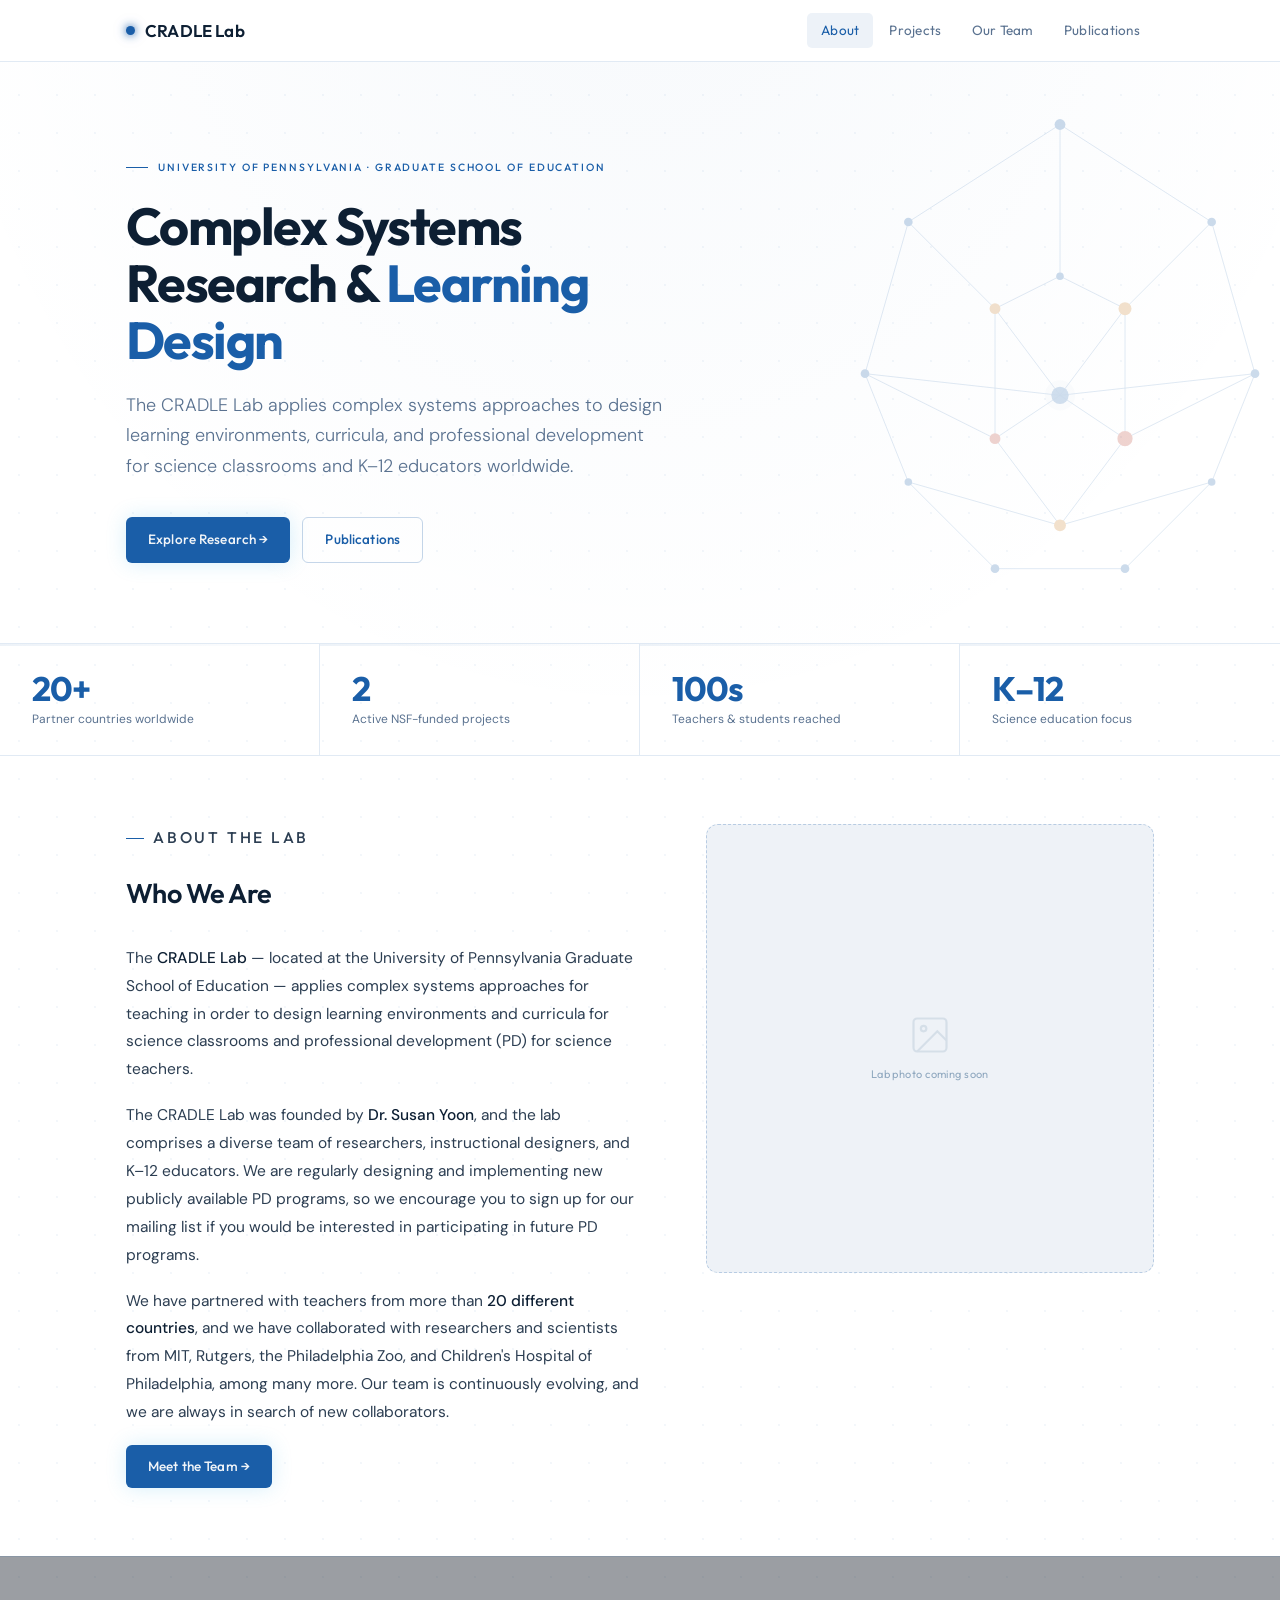
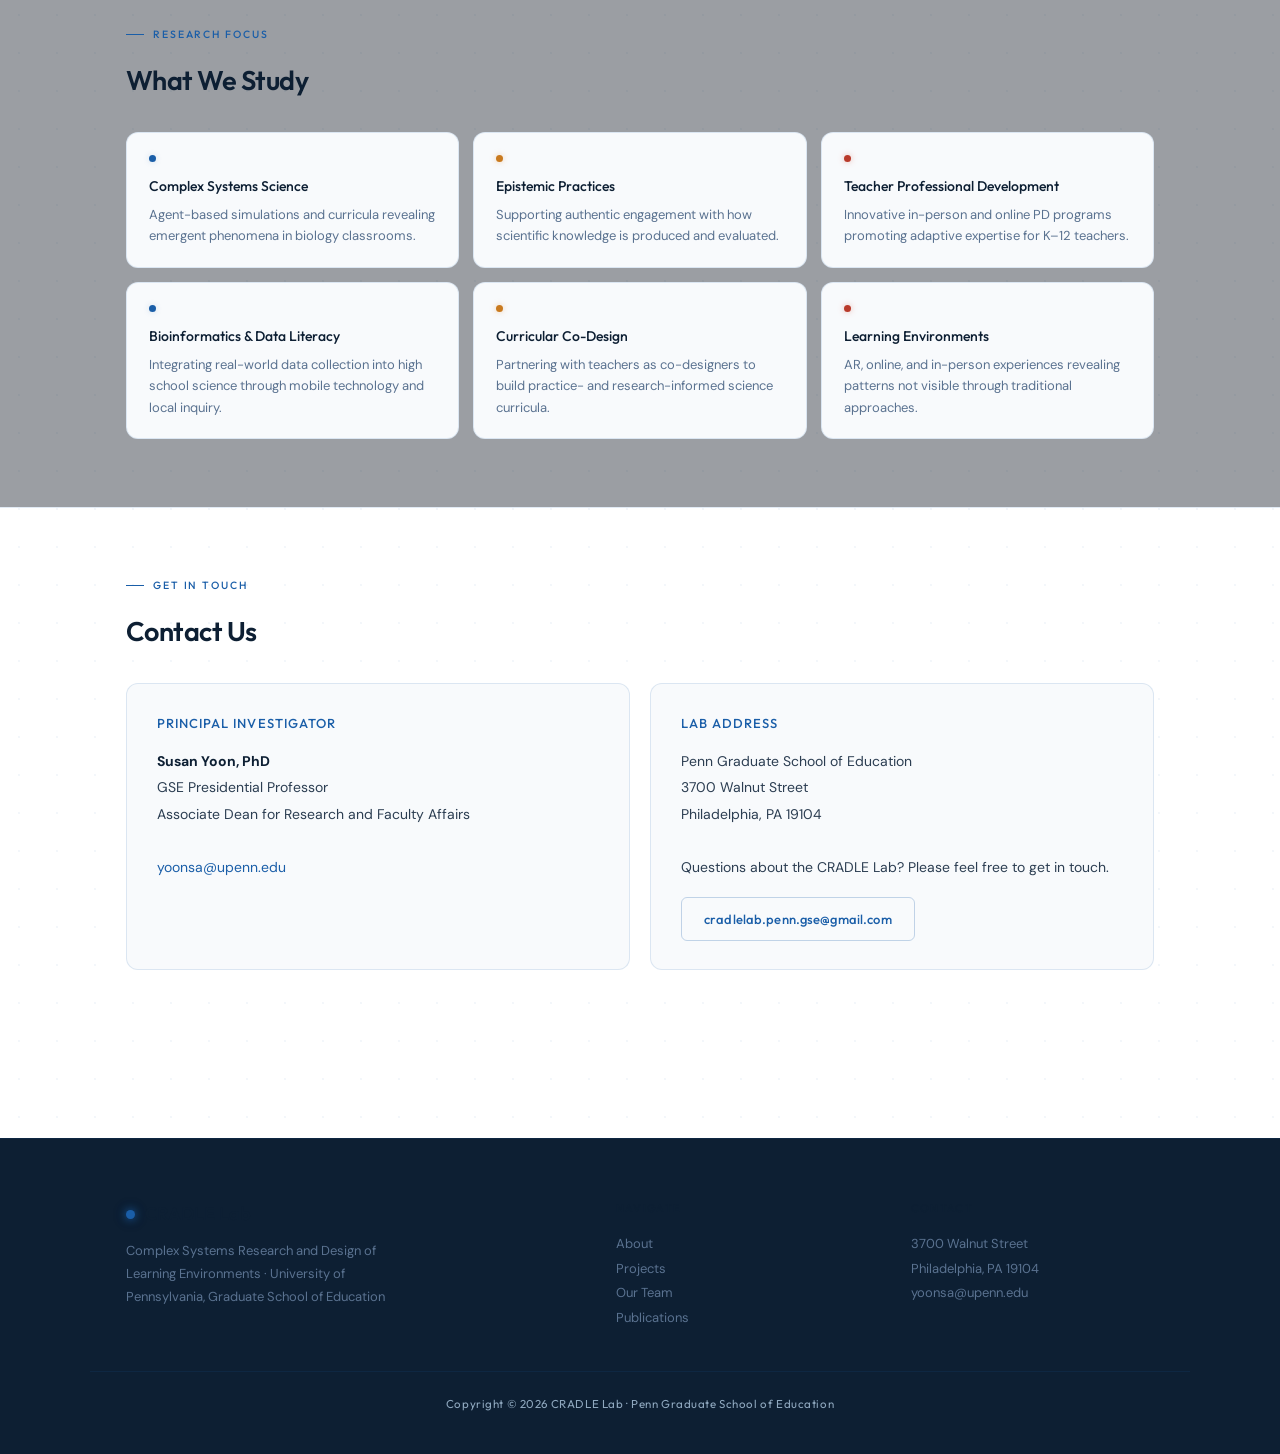
==== index.html @ b5bf0f4f "Add teaching resource links to Epidemic Unit lessons" ====
<!DOCTYPE html>
<html lang="en">
<head>
  <meta charset="UTF-8"/>
  <meta name="viewport" content="width=device-width, initial-scale=1.0"/>
  <title>CRADLE Lab — University of Pennsylvania GSE</title>
  <link rel="stylesheet" href="assets/css/style.css"/>
  <style>
    /* ---- HERO ---- */
    .hero {
      position: relative; overflow: hidden;
      padding: 96px 0 80px;
      border-bottom: 1px solid var(--border);
    }
    /* Animated network SVG background */
    .hero-network {
      position: absolute; right: -40px; top: 50%; transform: translateY(-50%);
      width: 520px; opacity: 0.22; pointer-events: none;
    }
    @keyframes pulse { 0%,100%{opacity:.22} 50%{opacity:.30} }
    .hero-network { animation: pulse 6s ease-in-out infinite; }

    .hero-content { position: relative; z-index: 2; max-width: 620px; }
    .hero-eyebrow {
      font-family: var(--font-display); font-size: 10.5px; font-weight: 500;
      letter-spacing: 0.18em; text-transform: uppercase; color: var(--cyan);
      margin-bottom: 22px; display: flex; align-items: center; gap: 10px;
    }
    .hero-eyebrow::before { content:''; width: 22px; height:1px; background: var(--cyan); }

    .hero h1 {
      font-family: var(--font-display); font-size: 52px; font-weight: 700;
      color: var(--text-bright); line-height: 1.1; letter-spacing: -0.03em;
    }
    .hero h1 .accent { color: var(--cyan); }
    .hero-sub {
      margin-top: 20px; font-size: 18px; font-weight: 300;
      color: var(--text-muted); line-height: 1.7; max-width: 540px;
    }
    .hero-actions { margin-top: 36px; display: flex; gap: 12px; flex-wrap: wrap; }

    /* ---- STATS ---- */
    .stats-row {
      display: grid; grid-template-columns: repeat(4,1fr);
      border-bottom: 1px solid var(--border);
    }
    .stat-cell {
      padding: 28px 32px; border-right: 1px solid var(--border);
      position: relative;
    }
    .stat-cell:last-child { border-right: none; }
    .stat-cell::before {
      content: ''; position: absolute; top: 0; left: 0; right: 0; height: 2px;
      background: linear-gradient(to right, var(--cyan-dim), transparent);
    }
    .stat-num {
      font-family: var(--font-display); font-size: 34px; font-weight: 700;
      color: var(--cyan); letter-spacing: -0.03em; line-height: 1;
    }
    .stat-label { font-size: 12px; color: var(--text-muted); margin-top: 5px; line-height: 1.4; }

    /* ---- ABOUT GRID ---- */
    .about-grid { display: grid; grid-template-columns: 1.15fr 1fr; gap: 64px; align-items: start; }
    .about-text p { color: var(--text); line-height: 1.8; margin-bottom: 18px; font-size: 15.5px; }
    .about-text p:last-child { margin-bottom: 0; }
    .about-text strong { color: var(--text-bright); font-weight: 500; }

    /* ---- RESEARCH AREAS ---- */
    .areas-grid { display: grid; grid-template-columns: repeat(3,1fr); gap: 14px; }
    .area-card {
      background: var(--panel); border: 1px solid var(--border);
      border-radius: var(--radius-lg); padding: 22px 22px 20px;
      transition: border-color .2s, box-shadow .2s;
    }
    .area-card:hover { border-color: var(--border-mid); box-shadow: var(--glow); }
    .area-card .dot { width:7px; height:7px; border-radius:50%; background: var(--cyan); box-shadow: 0 0 6px var(--cyan-glow); margin-bottom:12px; }
    .area-card h3 { font-family: var(--font-display); font-size:14px; font-weight:500; color:var(--text-bright); margin-bottom:6px; }
    .area-card p  { font-size:13px; color:var(--text-muted); line-height:1.65; }

    /* ---- CONTACT ---- */
    .contact-grid { display: grid; grid-template-columns: 1fr 1fr; gap: 20px; }
    .contact-card {
      background: var(--panel); border: 1px solid var(--border);
      border-radius: var(--radius-lg); padding: 28px 30px;
    }
    .contact-card h3 { font-family: var(--font-display); font-size:13px; font-weight:500; letter-spacing:.08em; text-transform:uppercase; color:var(--cyan); margin-bottom:14px; }
    .contact-card p  { font-size:14px; color:var(--text); line-height:1.9; }
    .contact-card a  { color:var(--cyan); }

    @media(max-width:900px){
      .hero h1 { font-size:36px; }
      .hero-network { display:none; }
      .stats-row { grid-template-columns:repeat(2,1fr); }
      .about-grid { grid-template-columns:1fr; }
      .areas-grid { grid-template-columns:repeat(2,1fr); }
      .contact-grid { grid-template-columns:1fr; }
    }
    @media(max-width:600px){
      .areas-grid { grid-template-columns:1fr; }
      .stats-row { grid-template-columns:repeat(2,1fr); }
    }
  </style>
</head>
<body>

<nav class="site-nav">
  <div class="nav-inner">
    <a href="index.html" class="nav-logo">
      <span class="logo-node"></span>CRADLE Lab
    </a>
    <div class="nav-links">
      <a href="index.html" class="active">About</a>
      <a href="pages/projects.html">Projects</a>
      <a href="pages/team.html">Our Team</a>
      <a href="pages/publications.html">Publications</a>
    </div>
    <button class="nav-hamburger" aria-label="Toggle menu" aria-expanded="false">&#9776;</button>
  </div>
</nav>

<!-- HERO -->
<section class="hero">
  <!-- Network visualization background -->
  <svg class="hero-network" viewBox="0 0 480 480" fill="none" xmlns="http://www.w3.org/2000/svg">
    <g stroke="#1a5ea8" stroke-width="0.7" opacity="0.8">
      <line x1="240" y1="30" x2="380" y2="120"/><line x1="240" y1="30" x2="100" y2="120"/>
      <line x1="240" y1="30" x2="240" y2="170"/><line x1="380" y1="120" x2="420" y2="260"/>
      <line x1="380" y1="120" x2="300" y2="200"/><line x1="100" y1="120" x2="60" y2="260"/>
      <line x1="100" y1="120" x2="180" y2="200"/><line x1="240" y1="170" x2="300" y2="200"/>
      <line x1="240" y1="170" x2="180" y2="200"/><line x1="420" y1="260" x2="380" y2="360"/>
      <line x1="420" y1="260" x2="300" y2="320"/><line x1="60" y1="260" x2="100" y2="360"/>
      <line x1="60" y1="260" x2="180" y2="320"/><line x1="300" y1="200" x2="300" y2="320"/>
      <line x1="180" y1="200" x2="180" y2="320"/><line x1="300" y1="200" x2="240" y2="280"/>
      <line x1="180" y1="200" x2="240" y2="280"/><line x1="380" y1="360" x2="300" y2="440"/>
      <line x1="100" y1="360" x2="180" y2="440"/><line x1="300" y1="320" x2="240" y2="400"/>
      <line x1="180" y1="320" x2="240" y2="400"/><line x1="380" y1="360" x2="240" y2="400"/>
      <line x1="100" y1="360" x2="240" y2="400"/><line x1="240" y1="280" x2="300" y2="320"/>
      <line x1="240" y1="280" x2="180" y2="320"/><line x1="300" y1="440" x2="180" y2="440"/>
      <line x1="420" y1="260" x2="240" y2="280"/><line x1="60" y1="260" x2="240" y2="280"/>
    </g>
    <!-- Navy nodes -->
    <circle cx="240" cy="30"  r="5" fill="#1a5ea8"/>
    <circle cx="380" cy="120" r="4" fill="#1a5ea8"/>
    <circle cx="100" cy="120" r="4" fill="#1a5ea8"/>
    <circle cx="240" cy="170" r="3.5" fill="#1a5ea8"/>
    <circle cx="420" cy="260" r="4" fill="#1a5ea8"/>
    <circle cx="60"  cy="260" r="4" fill="#1a5ea8"/>
    <circle cx="380" cy="360" r="3.5" fill="#1a5ea8"/>
    <circle cx="100" cy="360" r="3.5" fill="#1a5ea8"/>
    <circle cx="300" cy="440" r="4" fill="#1a5ea8"/>
    <circle cx="180" cy="440" r="4" fill="#1a5ea8"/>
    <!-- Amber nodes -->
    <circle cx="300" cy="200" r="6"  fill="#c97a1e"/>
    <circle cx="180" cy="200" r="5"  fill="#c97a1e"/>
    <circle cx="240" cy="400" r="5.5" fill="#c97a1e"/>
    <!-- Coral nodes -->
    <circle cx="300" cy="320" r="7" fill="#b83a2a"/>
    <circle cx="180" cy="320" r="5" fill="#b83a2a"/>
    <!-- Navy glow node -->
    <circle cx="240" cy="280" r="8" fill="#1a5ea8" opacity="0.9"/>
    <circle cx="240" cy="280" r="14" fill="#1a5ea8" opacity="0.08"/>
  </svg>

  <div class="container">
    <div class="hero-content">
      <p class="hero-eyebrow">University of Pennsylvania · Graduate School of Education</p>
      <h1>Complex Systems<br>Research &amp; <span class="accent">Learning Design</span></h1>
      <p class="hero-sub">The CRADLE Lab applies complex systems approaches to design learning environments, curricula, and professional development for science classrooms and K–12 educators worldwide.</p>
      <div class="hero-actions">
        <a href="pages/projects.html" class="btn btn-primary">Explore Research →</a>
        <a href="pages/publications.html" class="btn btn-outline">Publications</a>
      </div>
    </div>
  </div>
</section>

<!-- STATS -->
<div class="stats-row">
  <div class="stat-cell"><div class="stat-num">20+</div><div class="stat-label">Partner countries worldwide</div></div>
  <div class="stat-cell"><div class="stat-num">2</div><div class="stat-label">Active NSF-funded projects</div></div>
  <div class="stat-cell"><div class="stat-num">100s</div><div class="stat-label">Teachers &amp; students reached</div></div>
  <div class="stat-cell"><div class="stat-num">K–12</div><div class="stat-label">Science education focus</div></div>
</div>

<main>
  <!-- ABOUT -->
  <section class="section">
    <div class="container">
      <div class="about-grid">
        <div class="about-text">
          <p class="section-label">About the Lab</p>
          <h2>Who We Are</h2>
          <p>The <strong>CRADLE Lab</strong> — located at the University of Pennsylvania Graduate School of Education — applies complex systems approaches for teaching in order to design learning environments and curricula for science classrooms and professional development (PD) for science teachers.</p>
          <p>The CRADLE Lab was founded by <strong>Dr. Susan Yoon</strong>, and the lab comprises a diverse team of researchers, instructional designers, and K–12 educators. We are regularly designing and implementing new publicly available PD programs, so we encourage you to sign up for our mailing list if you would be interested in participating in future PD programs.</p>
          <p>We have partnered with teachers from more than <strong>20 different countries</strong>, and we have collaborated with researchers and scientists from MIT, Rutgers, the Philadelphia Zoo, and Children's Hospital of Philadelphia, among many more. Our team is continuously evolving, and we are always in search of new collaborators.</p>
          <div class="mt-lg" style="display:flex; gap:12px; flex-wrap:wrap;">
            <a href="pages/team.html" class="btn btn-primary">Meet the Team →</a>
        </div>
        </div>
        <div>
          <div class="photo-placeholder" style="min-height:300px;">
            <svg width="44" height="44" fill="none" stroke="currentColor" stroke-width="1.2" viewBox="0 0 24 24"><rect x="3" y="3" width="18" height="18" rx="2"/><circle cx="8.5" cy="8.5" r="1.5"/><path d="M21 15l-5-5L5 21"/></svg>
            <span>Lab photo coming soon</span>
          </div>
        </div>
      </div>
    </div>
  </section>

  <!-- RESEARCH AREAS -->
  <section class="section" style="background:rgba(5,13,26,0.4);">
    <div class="container">
      <p class="section-label">Research Focus</p>
      <h2>What We Study</h2>
      <div class="areas-grid">
        <div class="area-card"><div class="dot"></div><h3>Complex Systems Science</h3><p>Agent-based simulations and curricula revealing emergent phenomena in biology classrooms.</p></div>
        <div class="area-card"><div class="dot" style="background:var(--amber);box-shadow:0 0 6px rgba(232,145,62,.4);"></div><h3>Epistemic Practices</h3><p>Supporting authentic engagement with how scientific knowledge is produced and evaluated.</p></div>
        <div class="area-card"><div class="dot" style="background:var(--coral);box-shadow:0 0 6px rgba(217,79,61,.4);"></div><h3>Teacher Professional Development</h3><p>Innovative in-person and online PD programs promoting adaptive expertise for K–12 teachers.</p></div>
        <div class="area-card"><div class="dot"></div><h3>Bioinformatics &amp; Data Literacy</h3><p>Integrating real-world data collection into high school science through mobile technology and local inquiry.</p></div>
        <div class="area-card"><div class="dot" style="background:var(--amber);box-shadow:0 0 6px rgba(232,145,62,.4);"></div><h3>Curricular Co-Design</h3><p>Partnering with teachers as co-designers to build practice- and research-informed science curricula.</p></div>
        <div class="area-card"><div class="dot" style="background:var(--coral);box-shadow:0 0 6px rgba(217,79,61,.4);"></div><h3>Learning Environments</h3><p>AR, online, and in-person experiences revealing patterns not visible through traditional approaches.</p></div>
      </div>
    </div>
  </section>

  <!-- CONTACT -->
  <section class="section">
    <div class="container">
      <p class="section-label">Get in Touch</p>
      <h2>Contact Us</h2>
      <div class="contact-grid">
        <div class="contact-card">
          <h3>Principal Investigator</h3>
          <p><strong style="color:var(--text-bright);">Susan Yoon, PhD</strong><br>
          GSE Presidential Professor<br>Associate Dean for Research and Faculty Affairs<br><br>
          <a href="mailto:yoonsa@upenn.edu">yoonsa@upenn.edu</a></p>
        </div>
        <div class="contact-card">
          <h3>Lab Address</h3>
          <p>Penn Graduate School of Education<br>3700 Walnut Street<br>Philadelphia, PA 19104<br><br>
          Questions about the CRADLE Lab? Please feel free to get in touch.</p>
          <div style="margin-top:16px;">
            <a href="mailto:cradlelab.penn.gse@gmail.com" class="btn btn-outline" style="font-size:13px;">cradlelab.penn.gse@gmail.com</a>
          </div>
        </div>
      </div>
    </div>
  </section>
</main>

<footer class="site-footer">
  <div class="footer-inner">
    <div>
      <div class="footer-logo"><span class="logo-node"></span>CRADLE Lab</div>
      <p class="footer-desc">Complex Systems Research and Design of Learning Environments · University of Pennsylvania, Graduate School of Education</p>
    </div>
    <div class="footer-col">
      <h4>Navigate</h4>
      <p><a href="index.html">About</a><br><a href="pages/projects.html">Projects</a><br><a href="pages/team.html">Our Team</a><br><a href="pages/publications.html">Publications</a></p>
    </div>
    <div class="footer-col">
      <h4>Contact</h4>
      <p>3700 Walnut Street<br>Philadelphia, PA 19104<br><a href="mailto:yoonsa@upenn.edu">yoonsa@upenn.edu</a></p>
    </div>
  </div>
  <div class="footer-bottom">Copyright © 2026 CRADLE Lab · Penn Graduate School of Education</div>
</footer>
<script src="assets/js/main.js"></script>
</body>
</html>
---- assets/css/style.css ----
/* =============================================
   CRADLE LAB — Global Stylesheet v2
   Inspired by: complex systems, network nodes,
   agent-based simulations, data visualization
   Font: Outfit (display) + DM Sans (body)
   Theme: Deep space blue, luminous nodes
   ============================================= */

@import url('https://fonts.googleapis.com/css2?family=Outfit:wght@300;400;500;600;700&family=DM+Sans:ital,opsz,wght@0,9..40,300;0,9..40,400;0,9..40,500;1,9..40,300&display=swap');

*, *::before, *::after { box-sizing: border-box; margin: 0; padding: 0; }

:root {
  --deep:        #f0f4f8;
  --navy:        #ffffff;
  --navy-mid:    #f5f8fb;
  --panel:       #f8fafc;
  --panel-light: #eef2f7;

  --cyan:        #1a5ea8;
  --cyan-dim:    rgba(26,94,168,0.08);
  --cyan-glow:   rgba(26,94,168,0.18);
  --amber:       #c97a1e;
  --coral:       #b83a2a;
  --node-white:  #0d3b6e;

  --text:        #2c3e52;
  --text-bright: #0d1f33;
  --text-muted:  #5a7290;
  --text-dim:    #8fa8bf;

  --border:      rgba(26,94,168,0.13);
  --border-mid:  rgba(26,94,168,0.25);

  --radius:      6px;
  --radius-lg:   12px;
  --radius-xl:   18px;
  --glow:        0 0 24px rgba(62,184,232,0.18);
  --shadow:      0 4px 24px rgba(0,0,0,0.45);

  --font-display: 'Outfit', sans-serif;
  --font:         'DM Sans', sans-serif;
  --max-w:        1100px;
  --nav-h:        62px;
}

html { scroll-behavior: smooth; }

body {
  font-family: var(--font);
  color: var(--text);
  background: var(--navy);
  font-size: 18px;
  line-height: 1.72;
  -webkit-font-smoothing: antialiased;
  background-image:
    radial-gradient(ellipse 90% 45% at 50% -5%, rgba(26,94,168,0.04) 0%, transparent 65%),
    radial-gradient(rgba(26,94,168,0.05) 1px, transparent 1px);
  background-size: 100% 100%, 38px 38px;
}

img { max-width: 100%; display: block; }
a   { color: var(--cyan); text-decoration: none; transition: color 0.15s; }
a:hover { color: var(--node-white); }

/* ---- LAYOUT ---- */
.container { max-width: var(--max-w); margin: 0 auto; padding: 0 36px; }

/* ---- NAV ---- */
nav.site-nav {
  position: sticky; top: 0; z-index: 100;
  height: var(--nav-h);
  background: rgba(255,255,255,0.94);
  border-bottom: 1px solid var(--border);
  backdrop-filter: blur(18px);
  -webkit-backdrop-filter: blur(18px);
}
.nav-inner {
  max-width: var(--max-w); margin: 0 auto; padding: 0 36px;
  height: 100%; display: flex; align-items: center; justify-content: space-between;
}
.nav-logo {
  font-family: var(--font-display); font-size: 17px; font-weight: 600;
  color: var(--text-bright); text-decoration: none;
  display: flex; align-items: center; gap: 10px;
  letter-spacing: 0.01em;
}
.logo-node {
  width: 9px; height: 9px; border-radius: 50%;
  background: var(--cyan);
  box-shadow: 0 0 8px var(--cyan), 0 0 18px var(--cyan-glow);
  flex-shrink: 0; display: inline-block;
}
.nav-links { display: flex; gap: 2px; }
.nav-links a {
  font-family: var(--font-display); font-size: 13.5px; font-weight: 400;
  color: var(--text-muted); padding: 6px 14px; border-radius: 5px;
  text-decoration: none; transition: color 0.15s, background 0.15s;
  letter-spacing: 0.02em;
}
.nav-links a:hover  { color: var(--text-bright); background: var(--cyan-dim); }
.nav-links a.active { color: var(--cyan); background: var(--cyan-dim); }
.nav-hamburger { display: none; background: none; border: none; cursor: pointer; color: var(--text); font-size: 22px; }

/* ---- PAGE HEADER ---- */
.page-header {
  padding: 68px 0 54px;
  border-bottom: 1px solid var(--border);
  position: relative; overflow: hidden;
}
.page-header::after {
  content: ''; position: absolute; inset: 0;
  background: linear-gradient(120deg, rgba(62,184,232,0.04) 0%, transparent 55%);
  pointer-events: none;
}
.section-label {
  font-family: var(--font-display); font-size: 10.5px; font-weight: 500;
  letter-spacing: 0.18em; text-transform: uppercase; color: var(--cyan);
  margin-bottom: 14px; display: flex; align-items: center; gap: 9px;
}
.section-label::before {
  content: ''; width: 18px; height: 1px; background: var(--cyan); display: block;
}
.page-header h1 {
  font-family: var(--font-display); font-size: 40px; font-weight: 600;
  color: var(--text-bright); letter-spacing: -0.025em; line-height: 1.18;
}
.page-header p {
  margin-top: 14px; color: var(--text-muted); font-size: 17px;
  max-width: 600px; font-weight: 300;
}

/* ---- SECTION ---- */
.section { padding: 68px 0; }
.section + .section { border-top: 1px solid var(--border); }
.section h2 {
  font-family: var(--font-display); font-size: 27px; font-weight: 600;
  color: var(--text-bright); letter-spacing: -0.02em; margin-bottom: 28px;
}
.section h3 {
  font-family: var(--font-display); font-size: 17px; font-weight: 500;
  color: var(--text-bright); margin-bottom: 8px;
}

/* ---- SECTION DIVIDER ---- */
.sec-divider {
  display: flex; align-items: center; gap: 14px; margin: 56px 0 24px;
}
.sec-divider span {
  font-family: var(--font-display); font-size: 10.5px; font-weight: 500;
  letter-spacing: 0.16em; text-transform: uppercase; color: var(--cyan);
  white-space: nowrap; display: flex; align-items: center; gap: 8px;
}
.sec-divider span::before {
  content: ''; width: 6px; height: 6px; border-radius: 50%;
  background: var(--cyan); box-shadow: 0 0 8px var(--cyan-glow);
}
.sec-divider .line { flex: 1; height: 1px; background: linear-gradient(to right, var(--border-mid), transparent); }

/* ---- CARDS ---- */
.card {
  background: var(--panel); border: 1px solid var(--border);
  border-radius: var(--radius-lg); padding: 28px;
  transition: border-color 0.2s, box-shadow 0.2s;
}
.card:hover { border-color: var(--border-mid); box-shadow: var(--glow); }

/* ---- TAGS ---- */
.tag {
  display: inline-block; font-family: var(--font-display);
  font-size: 10.5px; font-weight: 500; letter-spacing: 0.05em;
  padding: 3px 10px; border-radius: 20px;
  background: var(--cyan-dim); color: var(--cyan);
  border: 1px solid rgba(62,184,232,0.22);
}
.tag.nsf    { background: rgba(62,200,120,0.09); color: #3ecb7a; border-color: rgba(62,200,120,0.22); }
.tag.past   { background: rgba(85,112,144,0.10); color: var(--text-muted); border-color: rgba(85,112,144,0.2); }
.tag.award  { background: rgba(232,145,62,0.10); color: var(--amber); border-color: rgba(232,145,62,0.22); }
.tag.inpress{ background: rgba(217,79,61,0.09); color: #e07060; border-color: rgba(217,79,61,0.2); }

/* ---- BUTTONS ---- */
.btn {
  display: inline-flex; align-items: center; gap: 7px;
  padding: 10px 22px; border-radius: var(--radius);
  font-family: var(--font-display); font-size: 13.5px; font-weight: 500;
  letter-spacing: 0.01em; cursor: pointer; text-decoration: none;
  transition: all 0.18s; border: none;
}
.btn-primary { background: var(--cyan); color: var(--deep); box-shadow: 0 0 20px rgba(62,184,232,0.22); }
.btn-primary:hover { background: var(--node-white); color: var(--deep); box-shadow: 0 0 30px rgba(62,184,232,0.38); text-decoration: none; }
.btn-outline { background: transparent; color: var(--cyan); border: 1px solid var(--border-mid); }
.btn-outline:hover { background: var(--cyan-dim); border-color: var(--cyan); text-decoration: none; }

/* ---- PHOTO PLACEHOLDER ---- */
.photo-placeholder {
  width: 100%; aspect-ratio: 1/1;
  background: var(--panel-light); border: 1px dashed var(--border-mid);
  border-radius: var(--radius-lg);
  display: flex; flex-direction: column; align-items: center; justify-content: center;
  gap: 8px; color: var(--text-dim); font-size: 11px;
  font-family: var(--font-display); letter-spacing: 0.04em;
}
.photo-placeholder svg { opacity: 0.25; }
/* TO ADD PHOTO: replace entire .photo-placeholder div with:
   <img src="../assets/images/name.jpg" alt="Name"
        style="width:100%;aspect-ratio:1/1;object-fit:cover;border-radius:var(--radius-lg)"> */

/* ---- FOOTER ---- */
footer.site-footer {
  background: #0d1f33; border-top: 1px solid var(--border);
  padding: 60px 0 40px; margin-top: 100px;
}
.footer-inner {
  max-width: var(--max-w); margin: 0 auto; padding: 0 36px;
  display: grid; grid-template-columns: 1.8fr 1fr 1fr; gap: 52px;
}
.footer-logo {
  font-family: var(--font-display); font-size: 18px; font-weight: 600;
  color: var(--text-bright); margin-bottom: 10px;
  display: flex; align-items: center; gap: 10px;
}
.footer-desc { font-size: 13px; color: var(--text-muted); line-height: 1.75; max-width: 300px; }
.footer-col h4 {
  font-family: var(--font-display); color: var(--text-bright);
  font-size: 11px; font-weight: 500; letter-spacing: 0.12em;
  text-transform: uppercase; margin-bottom: 14px;
}
.footer-col p, .footer-col a { font-size: 13px; line-height: 1.9; color: var(--text-muted); }
.footer-col a:hover { color: var(--cyan); }
.footer-bottom {
  max-width: var(--max-w); margin: 40px auto 0; padding: 22px 36px 0;
  border-top: 1px solid var(--border);
  text-align: center; font-size: 11.5px; color: var(--text-dim);
  font-family: var(--font-display); letter-spacing: 0.05em;
}

/* ---- RESPONSIVE ---- */
@media (max-width: 768px) {
  .container { padding: 0 20px; }
  .nav-links  { display: none; }
  .nav-links.open {
    display: flex; flex-direction: column;
    position: absolute; top: var(--nav-h); left: 0; right: 0;
    background: rgba(255,255,255,0.97); border-bottom: 1px solid var(--border);
    padding: 12px 20px 20px; gap: 2px; backdrop-filter: blur(18px);
  }
  .nav-hamburger { display: block; }
  .footer-inner  { grid-template-columns: 1fr; gap: 32px; }
  .page-header h1 { font-size: 28px; }
}
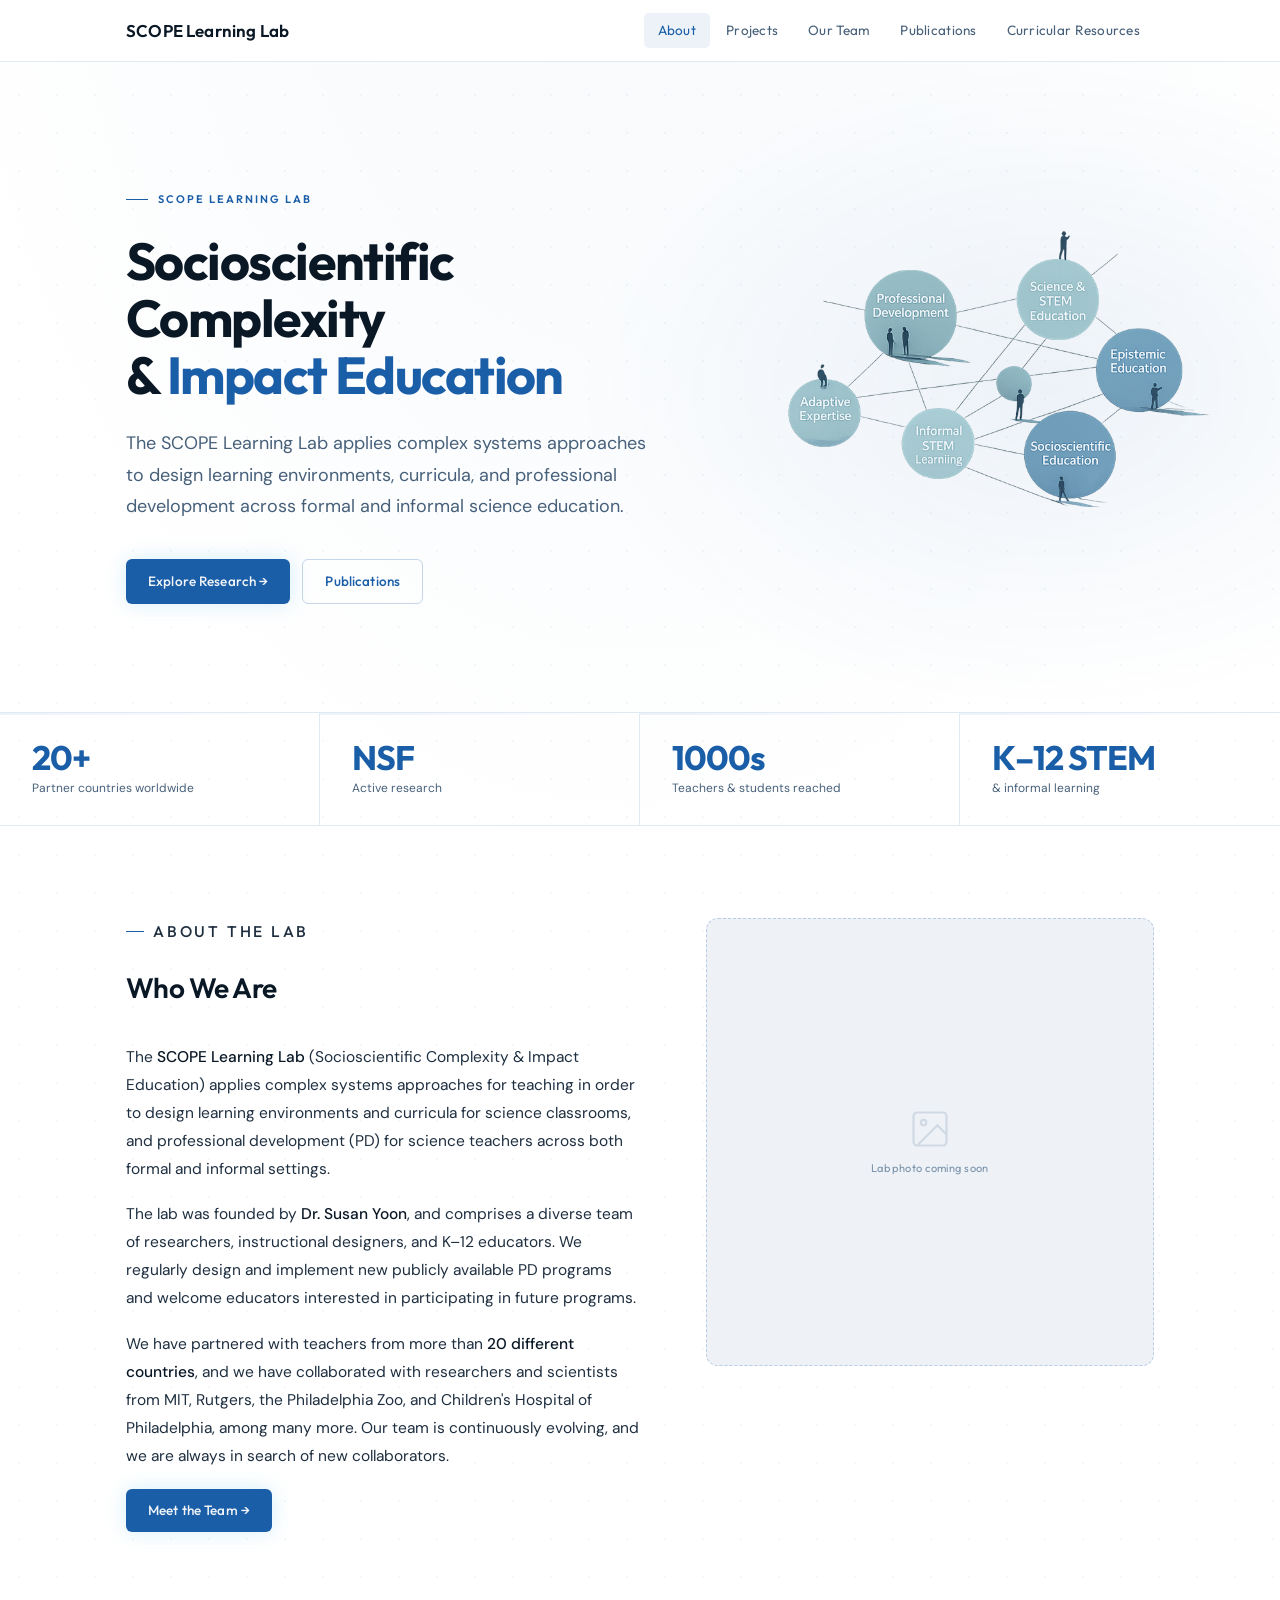
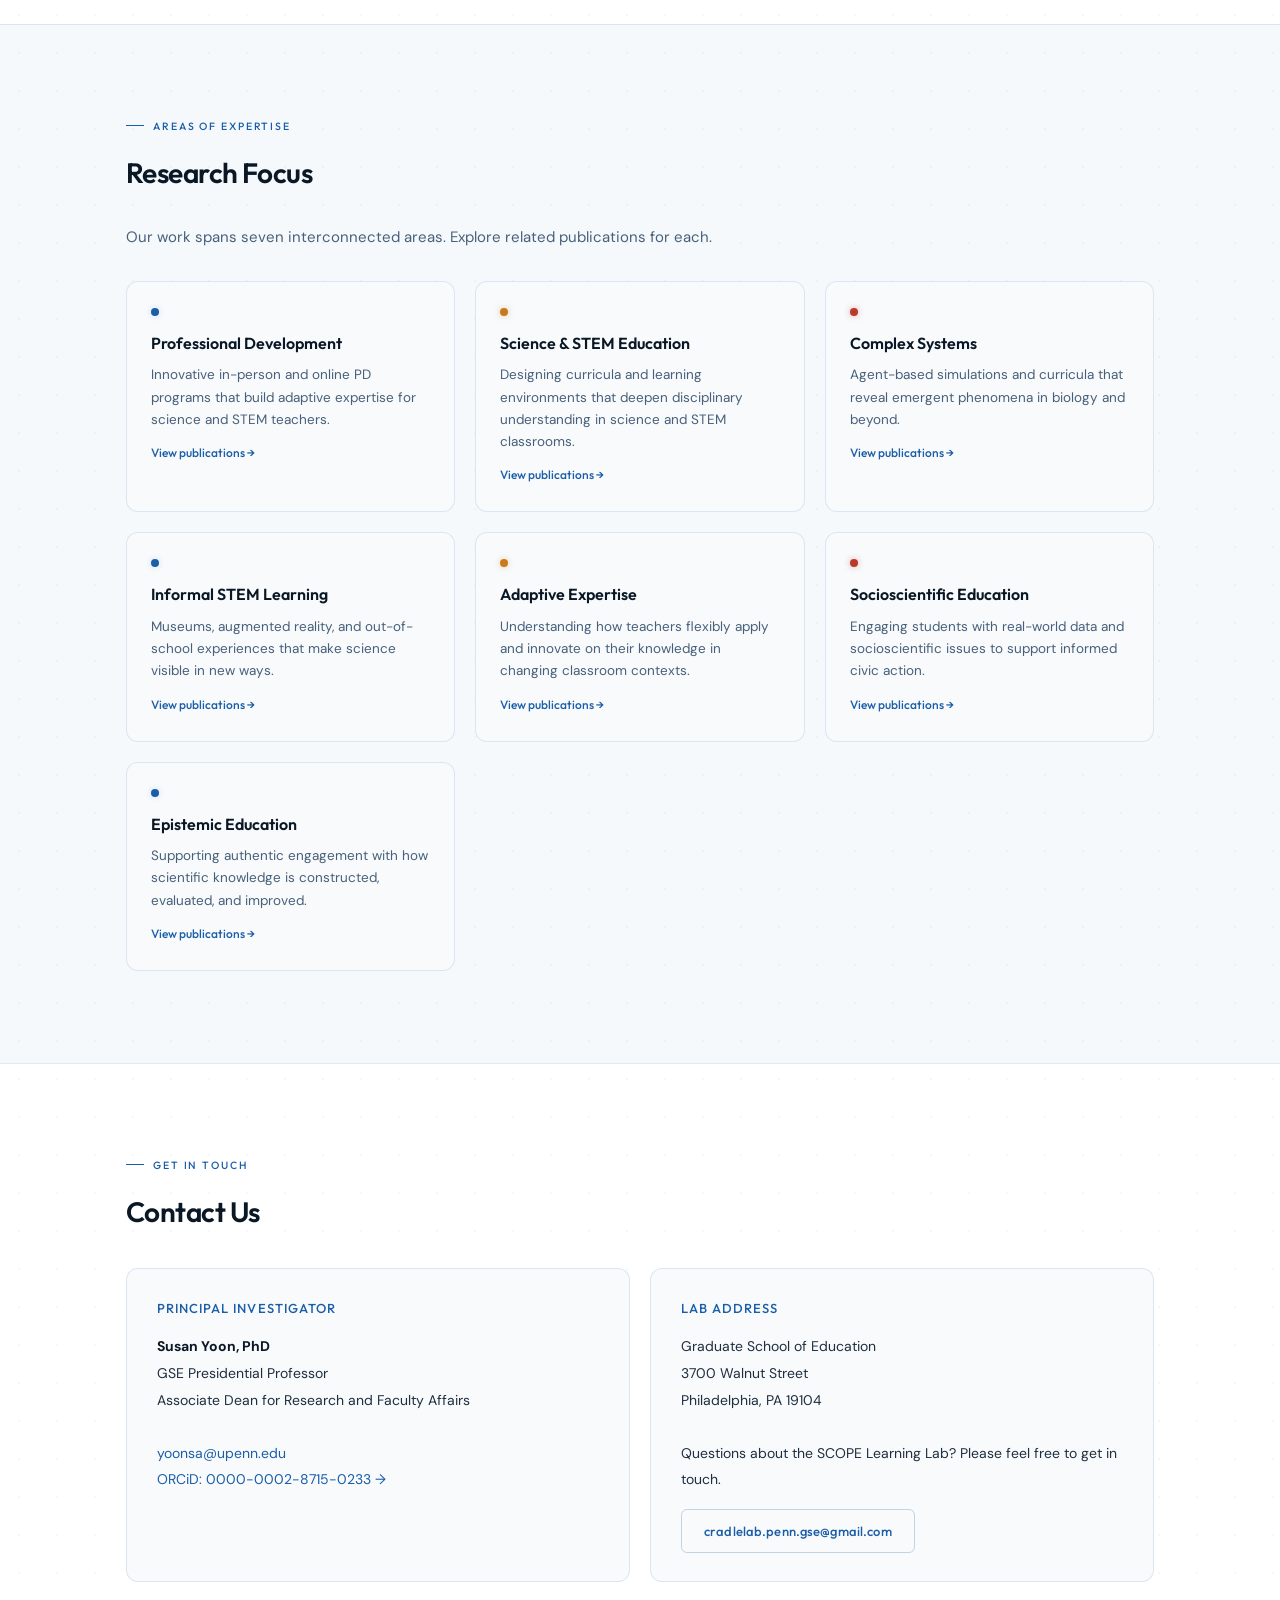
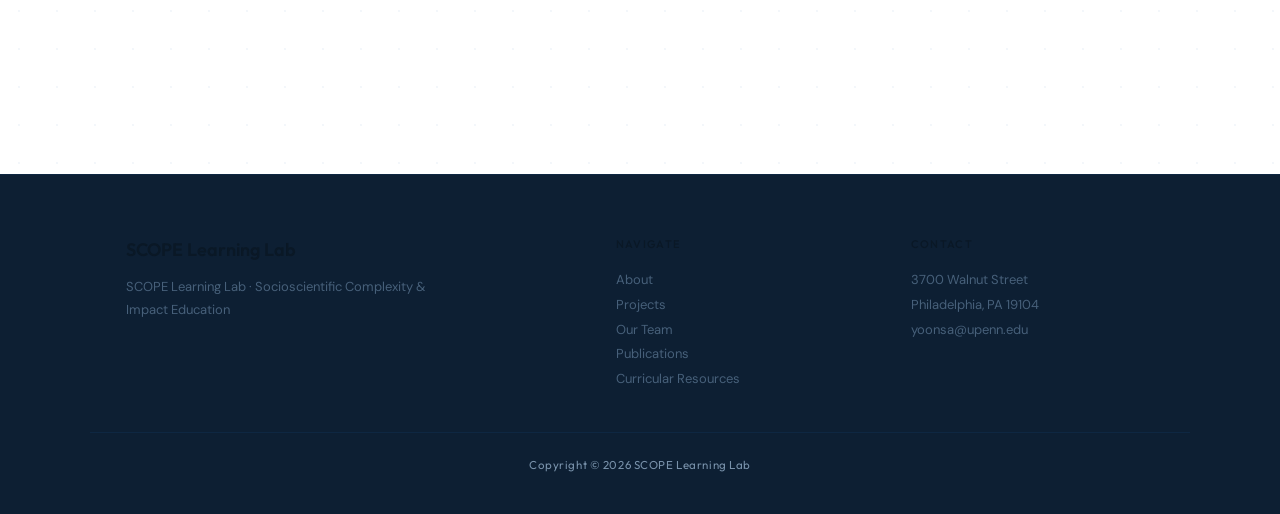
==== commit 7a302b59: "Use research-areas diagram as hero graphic" ====
--- a/index.html
+++ b/index.html
@@ -3,28 +3,31 @@
 <head>
   <meta charset="UTF-8"/>
   <meta name="viewport" content="width=device-width, initial-scale=1.0"/>
-  <title>CRADLE Lab — University of Pennsylvania GSE</title>
+  <title>SCOPE Learning Lab</title>
   <link rel="stylesheet" href="assets/css/style.css"/>
   <style>
     /* ---- HERO ---- */
     .hero {
       position: relative; overflow: hidden;
-      padding: 96px 0 80px;
+      padding: 128px 0 108px;
+      min-height: 560px;
+      display: flex; align-items: center;
       border-bottom: 1px solid var(--border);
-    }
-    /* Animated network SVG background */
+      background:
+        radial-gradient(ellipse 60% 80% at 82% 50%, rgba(26,94,168,0.07) 0%, transparent 62%);
+    }
+    /* Network image background */
     .hero-network {
-      position: absolute; right: -40px; top: 50%; transform: translateY(-50%);
-      width: 520px; opacity: 0.22; pointer-events: none;
-    }
-    @keyframes pulse { 0%,100%{opacity:.22} 50%{opacity:.30} }
-    .hero-network { animation: pulse 6s ease-in-out infinite; }
-
-    .hero-content { position: relative; z-index: 2; max-width: 620px; }
+      position: absolute; right: -3%; top: 50%; transform: translateY(-50%);
+      width: 760px; max-width: 50vw; opacity: 0.97; pointer-events: none;
+    }
+
+    .hero .container { width: 100%; }
+    .hero-content { position: relative; z-index: 2; max-width: 560px; }
     .hero-eyebrow {
-      font-family: var(--font-display); font-size: 10.5px; font-weight: 500;
+      font-family: var(--font-display); font-size: 11px; font-weight: 600;
       letter-spacing: 0.18em; text-transform: uppercase; color: var(--cyan);
-      margin-bottom: 22px; display: flex; align-items: center; gap: 10px;
+      margin-bottom: 24px; display: flex; align-items: center; gap: 10px;
     }
     .hero-eyebrow::before { content:''; width: 22px; height:1px; background: var(--cyan); }
 
@@ -34,8 +37,8 @@
     }
     .hero h1 .accent { color: var(--cyan); }
     .hero-sub {
-      margin-top: 20px; font-size: 18px; font-weight: 300;
-      color: var(--text-muted); line-height: 1.7; max-width: 540px;
+      margin-top: 24px; font-size: 18px; font-weight: 400;
+      color: var(--text-muted); line-height: 1.75; max-width: 520px;
     }
     .hero-actions { margin-top: 36px; display: flex; gap: 12px; flex-wrap: wrap; }
 
@@ -66,16 +69,18 @@
     .about-text strong { color: var(--text-bright); font-weight: 500; }
 
     /* ---- RESEARCH AREAS ---- */
-    .areas-grid { display: grid; grid-template-columns: repeat(3,1fr); gap: 14px; }
+    .areas-grid { display: grid; grid-template-columns: repeat(3,1fr); gap: 20px; }
     .area-card {
+      display: block; text-decoration: none;
       background: var(--panel); border: 1px solid var(--border);
-      border-radius: var(--radius-lg); padding: 22px 22px 20px;
-      transition: border-color .2s, box-shadow .2s;
-    }
-    .area-card:hover { border-color: var(--border-mid); box-shadow: var(--glow); }
-    .area-card .dot { width:7px; height:7px; border-radius:50%; background: var(--cyan); box-shadow: 0 0 6px var(--cyan-glow); margin-bottom:12px; }
-    .area-card h3 { font-family: var(--font-display); font-size:14px; font-weight:500; color:var(--text-bright); margin-bottom:6px; }
-    .area-card p  { font-size:13px; color:var(--text-muted); line-height:1.65; }
+      border-radius: var(--radius-lg); padding: 26px 24px 22px;
+      transition: border-color .2s, box-shadow .2s, transform .2s;
+    }
+    .area-card:hover { border-color: var(--cyan); box-shadow: var(--glow); transform: translateY(-3px); text-decoration:none; }
+    .area-card .dot { width:8px; height:8px; border-radius:50%; background: var(--cyan); box-shadow: 0 0 6px var(--cyan-glow); margin-bottom:14px; }
+    .area-card h3 { font-family: var(--font-display); font-size:16px; font-weight:600; color:var(--text-bright); margin-bottom:7px; }
+    .area-card p  { font-size:13.5px; color:var(--text-muted); line-height:1.65; }
+    .area-card .area-link { display:inline-block; margin-top:12px; font-family:var(--font-display); font-size:12px; font-weight:500; color:var(--cyan); }
 
     /* ---- CONTACT ---- */
     .contact-grid { display: grid; grid-template-columns: 1fr 1fr; gap: 20px; }
@@ -106,13 +111,14 @@
 <nav class="site-nav">
   <div class="nav-inner">
     <a href="index.html" class="nav-logo">
-      <span class="logo-node"></span>CRADLE Lab
+      SCOPE Learning Lab
     </a>
     <div class="nav-links">
       <a href="index.html" class="active">About</a>
       <a href="pages/projects.html">Projects</a>
       <a href="pages/team.html">Our Team</a>
       <a href="pages/publications.html">Publications</a>
+      <a href="pages/curricular-resources.html">Curricular Resources</a>
     </div>
     <button class="nav-hamburger" aria-label="Toggle menu" aria-expanded="false">&#9776;</button>
   </div>
@@ -121,51 +127,13 @@
 <!-- HERO -->
 <section class="hero">
   <!-- Network visualization background -->
-  <svg class="hero-network" viewBox="0 0 480 480" fill="none" xmlns="http://www.w3.org/2000/svg">
-    <g stroke="#1a5ea8" stroke-width="0.7" opacity="0.8">
-      <line x1="240" y1="30" x2="380" y2="120"/><line x1="240" y1="30" x2="100" y2="120"/>
-      <line x1="240" y1="30" x2="240" y2="170"/><line x1="380" y1="120" x2="420" y2="260"/>
-      <line x1="380" y1="120" x2="300" y2="200"/><line x1="100" y1="120" x2="60" y2="260"/>
-      <line x1="100" y1="120" x2="180" y2="200"/><line x1="240" y1="170" x2="300" y2="200"/>
-      <line x1="240" y1="170" x2="180" y2="200"/><line x1="420" y1="260" x2="380" y2="360"/>
-      <line x1="420" y1="260" x2="300" y2="320"/><line x1="60" y1="260" x2="100" y2="360"/>
-      <line x1="60" y1="260" x2="180" y2="320"/><line x1="300" y1="200" x2="300" y2="320"/>
-      <line x1="180" y1="200" x2="180" y2="320"/><line x1="300" y1="200" x2="240" y2="280"/>
-      <line x1="180" y1="200" x2="240" y2="280"/><line x1="380" y1="360" x2="300" y2="440"/>
-      <line x1="100" y1="360" x2="180" y2="440"/><line x1="300" y1="320" x2="240" y2="400"/>
-      <line x1="180" y1="320" x2="240" y2="400"/><line x1="380" y1="360" x2="240" y2="400"/>
-      <line x1="100" y1="360" x2="240" y2="400"/><line x1="240" y1="280" x2="300" y2="320"/>
-      <line x1="240" y1="280" x2="180" y2="320"/><line x1="300" y1="440" x2="180" y2="440"/>
-      <line x1="420" y1="260" x2="240" y2="280"/><line x1="60" y1="260" x2="240" y2="280"/>
-    </g>
-    <!-- Navy nodes -->
-    <circle cx="240" cy="30"  r="5" fill="#1a5ea8"/>
-    <circle cx="380" cy="120" r="4" fill="#1a5ea8"/>
-    <circle cx="100" cy="120" r="4" fill="#1a5ea8"/>
-    <circle cx="240" cy="170" r="3.5" fill="#1a5ea8"/>
-    <circle cx="420" cy="260" r="4" fill="#1a5ea8"/>
-    <circle cx="60"  cy="260" r="4" fill="#1a5ea8"/>
-    <circle cx="380" cy="360" r="3.5" fill="#1a5ea8"/>
-    <circle cx="100" cy="360" r="3.5" fill="#1a5ea8"/>
-    <circle cx="300" cy="440" r="4" fill="#1a5ea8"/>
-    <circle cx="180" cy="440" r="4" fill="#1a5ea8"/>
-    <!-- Amber nodes -->
-    <circle cx="300" cy="200" r="6"  fill="#c97a1e"/>
-    <circle cx="180" cy="200" r="5"  fill="#c97a1e"/>
-    <circle cx="240" cy="400" r="5.5" fill="#c97a1e"/>
-    <!-- Coral nodes -->
-    <circle cx="300" cy="320" r="7" fill="#b83a2a"/>
-    <circle cx="180" cy="320" r="5" fill="#b83a2a"/>
-    <!-- Navy glow node -->
-    <circle cx="240" cy="280" r="8" fill="#1a5ea8" opacity="0.9"/>
-    <circle cx="240" cy="280" r="14" fill="#1a5ea8" opacity="0.08"/>
-  </svg>
+  <img class="hero-network" src="assets/images/hero-network.png" alt="Diagram of the lab's seven research focus areas: Professional Development, Science & STEM Education, Epistemic Education, Adaptive Expertise, Informal STEM Learning, and Socioscientific Education, shown as connected nodes" />
 
   <div class="container">
     <div class="hero-content">
-      <p class="hero-eyebrow">University of Pennsylvania · Graduate School of Education</p>
-      <h1>Complex Systems<br>Research &amp; <span class="accent">Learning Design</span></h1>
-      <p class="hero-sub">The CRADLE Lab applies complex systems approaches to design learning environments, curricula, and professional development for science classrooms and K–12 educators worldwide.</p>
+      <p class="hero-eyebrow">SCOPE Learning Lab</p>
+      <h1>Socioscientific Complexity<br>&amp; <span class="accent">Impact Education</span></h1>
+      <p class="hero-sub">The SCOPE Learning Lab applies complex systems approaches to design learning environments, curricula, and professional development across formal and informal science education.</p>
       <div class="hero-actions">
         <a href="pages/projects.html" class="btn btn-primary">Explore Research →</a>
         <a href="pages/publications.html" class="btn btn-outline">Publications</a>
@@ -177,9 +145,9 @@
 <!-- STATS -->
 <div class="stats-row">
   <div class="stat-cell"><div class="stat-num">20+</div><div class="stat-label">Partner countries worldwide</div></div>
-  <div class="stat-cell"><div class="stat-num">2</div><div class="stat-label">Active NSF-funded projects</div></div>
-  <div class="stat-cell"><div class="stat-num">100s</div><div class="stat-label">Teachers &amp; students reached</div></div>
-  <div class="stat-cell"><div class="stat-num">K–12</div><div class="stat-label">Science education focus</div></div>
+  <div class="stat-cell"><div class="stat-num">NSF</div><div class="stat-label">Active research</div></div>
+  <div class="stat-cell"><div class="stat-num">1000s</div><div class="stat-label">Teachers &amp; students reached</div></div>
+  <div class="stat-cell"><div class="stat-num">K–12 STEM</div><div class="stat-label">&amp; informal learning</div></div>
 </div>
 
 <main>
@@ -190,8 +158,8 @@
         <div class="about-text">
           <p class="section-label">About the Lab</p>
           <h2>Who We Are</h2>
-          <p>The <strong>CRADLE Lab</strong> — located at the University of Pennsylvania Graduate School of Education — applies complex systems approaches for teaching in order to design learning environments and curricula for science classrooms and professional development (PD) for science teachers.</p>
-          <p>The CRADLE Lab was founded by <strong>Dr. Susan Yoon</strong>, and the lab comprises a diverse team of researchers, instructional designers, and K–12 educators. We are regularly designing and implementing new publicly available PD programs, so we encourage you to sign up for our mailing list if you would be interested in participating in future PD programs.</p>
+          <p>The <strong>SCOPE Learning Lab</strong> (Socioscientific Complexity &amp; Impact Education) applies complex systems approaches for teaching in order to design learning environments and curricula for science classrooms, and professional development (PD) for science teachers across both formal and informal settings.</p>
+          <p>The lab was founded by <strong>Dr. Susan Yoon</strong>, and comprises a diverse team of researchers, instructional designers, and K–12 educators. We regularly design and implement new publicly available PD programs and welcome educators interested in participating in future programs.</p>
           <p>We have partnered with teachers from more than <strong>20 different countries</strong>, and we have collaborated with researchers and scientists from MIT, Rutgers, the Philadelphia Zoo, and Children's Hospital of Philadelphia, among many more. Our team is continuously evolving, and we are always in search of new collaborators.</p>
           <div class="mt-lg" style="display:flex; gap:12px; flex-wrap:wrap;">
             <a href="pages/team.html" class="btn btn-primary">Meet the Team →</a>
@@ -208,17 +176,47 @@
   </section>
 
   <!-- RESEARCH AREAS -->
-  <section class="section" style="background:rgba(5,13,26,0.4);">
+  <section class="section" style="background:rgba(26,94,168,0.04);">
     <div class="container">
-      <p class="section-label">Research Focus</p>
-      <h2>What We Study</h2>
+      <p class="section-label">Areas of Expertise</p>
+      <h2>Research Focus</h2>
+      <p style="max-width:640px; color:var(--text-muted); margin:-4px 0 30px; font-size:15px;">Our work spans seven interconnected areas. Explore related publications for each.</p>
       <div class="areas-grid">
-        <div class="area-card"><div class="dot"></div><h3>Complex Systems Science</h3><p>Agent-based simulations and curricula revealing emergent phenomena in biology classrooms.</p></div>
-        <div class="area-card"><div class="dot" style="background:var(--amber);box-shadow:0 0 6px rgba(232,145,62,.4);"></div><h3>Epistemic Practices</h3><p>Supporting authentic engagement with how scientific knowledge is produced and evaluated.</p></div>
-        <div class="area-card"><div class="dot" style="background:var(--coral);box-shadow:0 0 6px rgba(217,79,61,.4);"></div><h3>Teacher Professional Development</h3><p>Innovative in-person and online PD programs promoting adaptive expertise for K–12 teachers.</p></div>
-        <div class="area-card"><div class="dot"></div><h3>Bioinformatics &amp; Data Literacy</h3><p>Integrating real-world data collection into high school science through mobile technology and local inquiry.</p></div>
-        <div class="area-card"><div class="dot" style="background:var(--amber);box-shadow:0 0 6px rgba(232,145,62,.4);"></div><h3>Curricular Co-Design</h3><p>Partnering with teachers as co-designers to build practice- and research-informed science curricula.</p></div>
-        <div class="area-card"><div class="dot" style="background:var(--coral);box-shadow:0 0 6px rgba(217,79,61,.4);"></div><h3>Learning Environments</h3><p>AR, online, and in-person experiences revealing patterns not visible through traditional approaches.</p></div>
+        <a class="area-card" href="pages/publications.html">
+          <div class="dot"></div><h3>Professional Development</h3>
+          <p>Innovative in-person and online PD programs that build adaptive expertise for science and STEM teachers.</p>
+          <span class="area-link">View publications →</span>
+        </a>
+        <a class="area-card" href="pages/publications.html">
+          <div class="dot" style="background:var(--amber);box-shadow:0 0 6px rgba(201,122,30,.4);"></div><h3>Science &amp; STEM Education</h3>
+          <p>Designing curricula and learning environments that deepen disciplinary understanding in science and STEM classrooms.</p>
+          <span class="area-link">View publications →</span>
+        </a>
+        <a class="area-card" href="pages/publications.html">
+          <div class="dot" style="background:var(--coral);box-shadow:0 0 6px rgba(184,58,42,.4);"></div><h3>Complex Systems</h3>
+          <p>Agent-based simulations and curricula that reveal emergent phenomena in biology and beyond.</p>
+          <span class="area-link">View publications →</span>
+        </a>
+        <a class="area-card" href="pages/publications.html">
+          <div class="dot"></div><h3>Informal STEM Learning</h3>
+          <p>Museums, augmented reality, and out-of-school experiences that make science visible in new ways.</p>
+          <span class="area-link">View publications →</span>
+        </a>
+        <a class="area-card" href="pages/publications.html">
+          <div class="dot" style="background:var(--amber);box-shadow:0 0 6px rgba(201,122,30,.4);"></div><h3>Adaptive Expertise</h3>
+          <p>Understanding how teachers flexibly apply and innovate on their knowledge in changing classroom contexts.</p>
+          <span class="area-link">View publications →</span>
+        </a>
+        <a class="area-card" href="pages/publications.html">
+          <div class="dot" style="background:var(--coral);box-shadow:0 0 6px rgba(184,58,42,.4);"></div><h3>Socioscientific Education</h3>
+          <p>Engaging students with real-world data and socioscientific issues to support informed civic action.</p>
+          <span class="area-link">View publications →</span>
+        </a>
+        <a class="area-card" href="pages/publications.html">
+          <div class="dot"></div><h3>Epistemic Education</h3>
+          <p>Supporting authentic engagement with how scientific knowledge is constructed, evaluated, and improved.</p>
+          <span class="area-link">View publications →</span>
+        </a>
       </div>
     </div>
   </section>
@@ -233,12 +231,13 @@
           <h3>Principal Investigator</h3>
           <p><strong style="color:var(--text-bright);">Susan Yoon, PhD</strong><br>
           GSE Presidential Professor<br>Associate Dean for Research and Faculty Affairs<br><br>
-          <a href="mailto:yoonsa@upenn.edu">yoonsa@upenn.edu</a></p>
+          <a href="mailto:yoonsa@upenn.edu">yoonsa@upenn.edu</a><br>
+          <a href="https://orcid.org/0000-0002-8715-0233" target="_blank" rel="noopener">ORCiD: 0000-0002-8715-0233 →</a></p>
         </div>
         <div class="contact-card">
           <h3>Lab Address</h3>
-          <p>Penn Graduate School of Education<br>3700 Walnut Street<br>Philadelphia, PA 19104<br><br>
-          Questions about the CRADLE Lab? Please feel free to get in touch.</p>
+          <p>Graduate School of Education<br>3700 Walnut Street<br>Philadelphia, PA 19104<br><br>
+          Questions about the SCOPE Learning Lab? Please feel free to get in touch.</p>
           <div style="margin-top:16px;">
             <a href="mailto:cradlelab.penn.gse@gmail.com" class="btn btn-outline" style="font-size:13px;">cradlelab.penn.gse@gmail.com</a>
           </div>
@@ -251,19 +250,19 @@
 <footer class="site-footer">
   <div class="footer-inner">
     <div>
-      <div class="footer-logo"><span class="logo-node"></span>CRADLE Lab</div>
-      <p class="footer-desc">Complex Systems Research and Design of Learning Environments · University of Pennsylvania, Graduate School of Education</p>
+      <div class="footer-logo">SCOPE Learning Lab</div>
+      <p class="footer-desc">SCOPE Learning Lab · Socioscientific Complexity & Impact Education</p>
     </div>
     <div class="footer-col">
       <h4>Navigate</h4>
-      <p><a href="index.html">About</a><br><a href="pages/projects.html">Projects</a><br><a href="pages/team.html">Our Team</a><br><a href="pages/publications.html">Publications</a></p>
+      <p><a href="index.html">About</a><br><a href="pages/projects.html">Projects</a><br><a href="pages/team.html">Our Team</a><br><a href="pages/publications.html">Publications</a><br><a href="pages/curricular-resources.html">Curricular Resources</a></p>
     </div>
     <div class="footer-col">
       <h4>Contact</h4>
       <p>3700 Walnut Street<br>Philadelphia, PA 19104<br><a href="mailto:yoonsa@upenn.edu">yoonsa@upenn.edu</a></p>
     </div>
   </div>
-  <div class="footer-bottom">Copyright © 2026 CRADLE Lab · Penn Graduate School of Education</div>
+  <div class="footer-bottom">Copyright © 2026 SCOPE Learning Lab</div>
 </footer>
 <script src="assets/js/main.js"></script>
 </body>
--- a/assets/css/style.css
+++ b/assets/css/style.css
@@ -24,10 +24,10 @@
   --coral:       #b83a2a;
   --node-white:  #0d3b6e;
 
-  --text:        #2c3e52;
-  --text-bright: #0d1f33;
-  --text-muted:  #5a7290;
-  --text-dim:    #8fa8bf;
+  --text:        #1f2f40;
+  --text-bright: #0a1826;
+  --text-muted:  #47607a;
+  --text-dim:    #7891aa;
 
   --border:      rgba(26,94,168,0.13);
   --border-mid:  rgba(26,94,168,0.25);
@@ -51,6 +51,7 @@
   color: var(--text);
   background: var(--navy);
   font-size: 18px;
+  font-weight: 400;
   line-height: 1.72;
   -webkit-font-smoothing: antialiased;
   background-image:
@@ -127,15 +128,15 @@
 }
 .page-header p {
   margin-top: 14px; color: var(--text-muted); font-size: 17px;
-  max-width: 600px; font-weight: 300;
+  max-width: 600px; font-weight: 400;
 }
 
 /* ---- SECTION ---- */
-.section { padding: 68px 0; }
+.section { padding: 92px 0; }
 .section + .section { border-top: 1px solid var(--border); }
 .section h2 {
-  font-family: var(--font-display); font-size: 27px; font-weight: 600;
-  color: var(--text-bright); letter-spacing: -0.02em; margin-bottom: 28px;
+  font-family: var(--font-display); font-size: 28px; font-weight: 600;
+  color: var(--text-bright); letter-spacing: -0.02em; margin-bottom: 32px;
 }
 .section h3 {
   font-family: var(--font-display); font-size: 17px; font-weight: 500;
